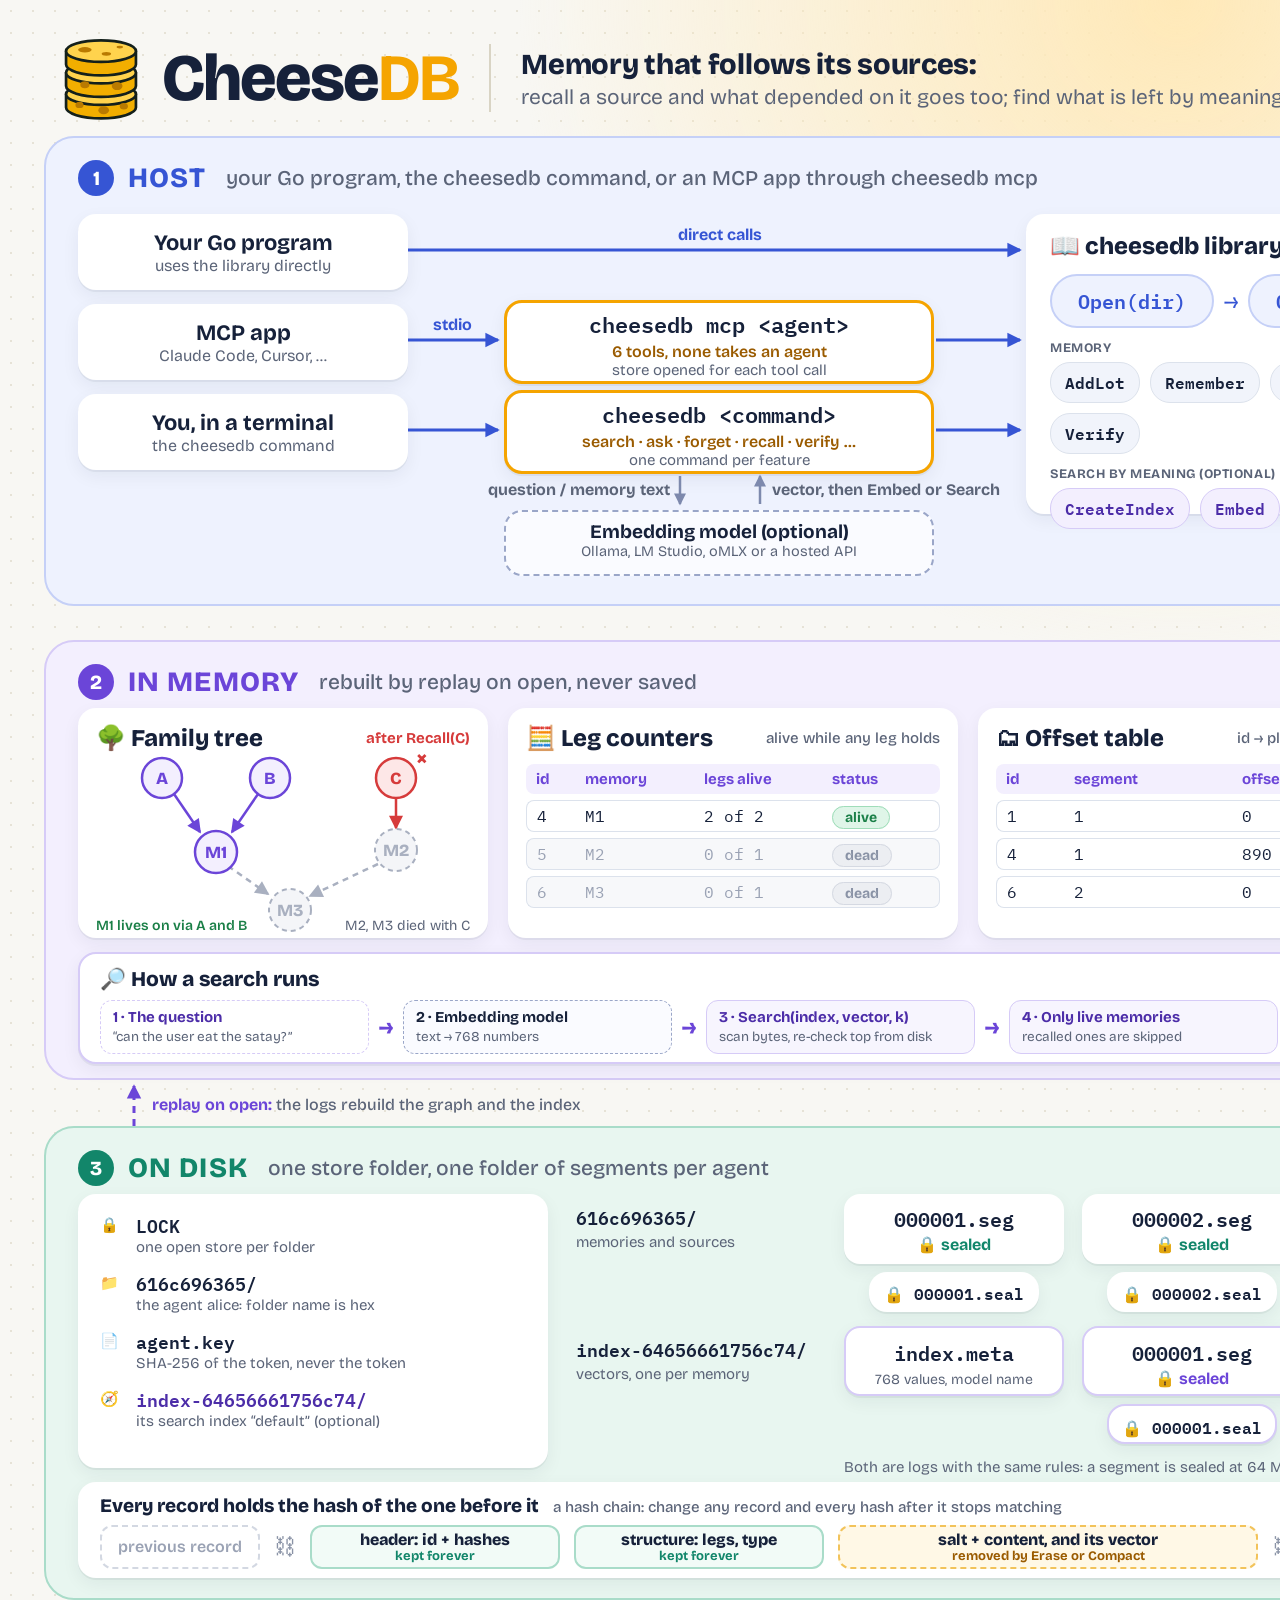
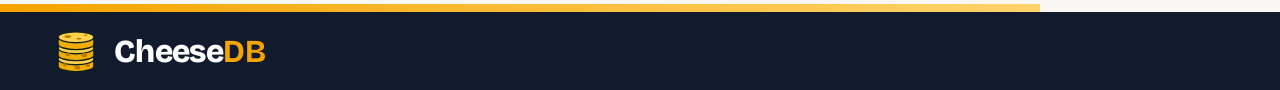
==== docs/diagram/architecture.html @ 4efd4c16 "Add vector search and a confirmed recall for MCP apps Vector indexes let an agent find lots and memo" ====
<!doctype html>
<html lang="en">
<head>
<meta charset="utf-8">
<title>CheeseDB architecture</title>
<!--
  Source of docs/architecture.png. Edit this file, then render it:
    "/Applications/Google Chrome.app/Contents/MacOS/Google Chrome" --headless=new \
      --window-size=2000,1690 --force-device-scale-factor=1.8 --hide-scrollbars \
      --virtual-time-budget=8000 --screenshot=docs/architecture.png \
      "file://$PWD/docs/diagram/architecture.html"
-->
<link href="https://fonts.googleapis.com/css2?family=Bricolage+Grotesque:opsz,wght@12..96,400..800&family=IBM+Plex+Mono:wght@400;500;600&display=block" rel="stylesheet">
<style>
:root{
  --ink:#16213A; --muted:#5B6478; --line:#DCE2EC;
  --cheddar:#F5A400; --cheddar-soft:#FFF4D6; --cheddar-ink:#9A5B00;
  --blue:#3655D4; --blue-bg:#EEF2FE; --blue-line:#C5D0F7;
  --violet:#6B45D8; --violet-bg:#F3EFFE; --violet-line:#D6CBF7;
  --green:#12866A; --green-bg:#E8F6F0; --green-line:#A9DCC9;
  --red:#D63B3B; --red-soft:#FDE7E7;
  --font:"Bricolage Grotesque",system-ui,sans-serif; --mono:"IBM Plex Mono",ui-monospace,monospace;
}
*{box-sizing:border-box;margin:0;padding:0}
body{width:2000px;height:1690px;overflow:hidden;font-family:var(--font);color:var(--ink);
  background:radial-gradient(circle at 92% 0%,#FFE9B8 0,transparent 32%),#F8F7F3;
  background-image:radial-gradient(circle at 92% 0%,#FFE9B8 0,transparent 32%),radial-gradient(#E6E2D6 1px,transparent 1px);
  background-size:auto,22px 22px;position:relative}
.mono{font-family:var(--mono)}
/* header */
header{position:absolute;left:58px;top:30px;right:66px;height:96px;display:flex;align-items:center;gap:30px}
.logo{display:flex;align-items:center;gap:18px}
.logo img{width:86px;height:86px}
.word{font-weight:800;font-size:66px;letter-spacing:-.03em}
.word b{color:var(--cheddar)}
.sep{width:2px;height:68px;background:#D9D4C4}
.tag h1{font-size:29px;font-weight:800;letter-spacing:-.01em}
.tag p{font-size:21px;color:var(--muted);margin-top:2px}
.how{margin-left:auto;border:2px solid #F3D48A;background:#FFF8E6;border-radius:40px;padding:14px 30px;font-weight:800;font-size:22px;display:flex;gap:10px;align-items:center}
.how span{color:var(--cheddar)}
/* sections */
.sec{position:absolute;left:44px;right:44px;border:2px solid;border-radius:30px;padding:22px 32px}
.sec h2{display:flex;align-items:center;gap:14px;font-size:28px;font-weight:800;letter-spacing:.04em}
.sec h2 i{font-style:normal;display:inline-grid;place-items:center;width:36px;height:36px;border-radius:50%;color:#fff;font-size:20px;letter-spacing:0}
.sec h2 small{font-size:21px;font-weight:500;letter-spacing:0;color:var(--muted);margin-left:6px}
.host{top:136px;height:470px;background:var(--blue-bg);border-color:var(--blue-line)}
.host h2{color:var(--blue)} .host h2 i{background:var(--blue)}
.mem{top:640px;height:440px;background:var(--violet-bg);border-color:var(--violet-line)}
.mem h2{color:var(--violet)} .mem h2 i{background:var(--violet)}
.disk{top:1126px;height:474px;background:var(--green-bg);border-color:var(--green-line)}
.disk h2{color:var(--green)} .disk h2 i{background:var(--green)}
.card{position:absolute;background:#fff;border-radius:18px;box-shadow:0 2px 0 rgba(22,33,58,.06),0 6px 18px rgba(22,33,58,.06)}
.card h3{font-size:24px;font-weight:800;display:flex;align-items:center;gap:10px;white-space:nowrap}
.card h3 em{font-style:normal;margin-left:auto;font-size:15px;font-weight:500;color:var(--muted)}
.sub{font-size:16px;color:var(--muted)}
/* host */
.app{left:32px;width:330px;height:76px;padding:12px 22px;display:flex;flex-direction:column;justify-content:center;text-align:center}
.app b{font-size:22px} .app span{font-size:16px;color:var(--muted)}
.mid{left:458px;width:430px;height:84px;padding:10px 20px;border:3px solid var(--cheddar);text-align:center;display:flex;flex-direction:column;justify-content:center}
.mid b{font-family:var(--mono);font-size:22px;font-weight:600} .mid span{font-size:16px;color:var(--cheddar-ink);font-weight:600} .mid small{font-size:15px;color:var(--muted)}
.emb{left:458px;top:372px;width:430px;height:66px;border:2.5px dashed #9AA6C8;background:#FAFBFF;box-shadow:none;padding:8px 18px;text-align:center}
.emb b{font-size:19px} .emb span{display:block;font-size:14.5px;color:var(--muted)}
.lib{left:980px;top:76px;width:880px;height:300px;padding:18px 24px}
.pills{display:flex;gap:10px;flex-wrap:wrap}
.pill{font-family:var(--mono);font-size:16px;font-weight:600;padding:6px 14px;border-radius:20px;background:#F1F4FB;border:1.5px solid var(--line)}
.pill.big{font-size:20px;padding:9px 26px;color:var(--blue);background:#EEF2FE;border:2px solid var(--blue-line);border-radius:30px}
.pill.v{background:#F3EFFE;border-color:var(--violet-line);color:#4C2DA8}
.lbl{font-size:13px;font-weight:700;color:var(--muted);letter-spacing:.04em;margin:12px 0 6px}
/* arrows (svg overlay) */
svg.arrows{position:absolute;left:0;top:0;width:2000px;height:1690px;pointer-events:none;overflow:visible}
.al{font-family:var(--font);font-size:16px;font-weight:700}
/* memory */
.mcard{top:66px;height:230px;padding:16px 18px}
table{border-collapse:separate;border-spacing:0 6px;width:100%;font-family:var(--mono);font-size:16px}
th{font-family:var(--font);font-size:15px;color:var(--violet);text-align:left;padding:6px 10px;background:#F3EFFE}
th:first-child{border-radius:8px 0 0 8px} th:last-child{border-radius:0 8px 8px 0}
td{padding:5px 10px;border-top:1.5px solid var(--line);border-bottom:1.5px solid var(--line)}
td:first-child{border-left:1.5px solid var(--line);border-radius:8px 0 0 8px} td:last-child{border-right:1.5px solid var(--line);border-radius:0 8px 8px 0}
tr.dead td{color:#9AA2B4;background:#F7F8FA}
.st{font-family:var(--font);font-weight:700;font-size:14px;padding:2px 12px;border-radius:12px}
.st.alive{background:#DFF5E8;color:#1A7F47;border:1.5px solid #9FDDB9}
.st.dead{background:#ECEEF2;color:#8A93A6;border:1.5px solid #D5D9E2}
.vec{font-size:15px}
/* disk */
.files{left:32px;top:66px;width:470px;height:274px;padding:16px 22px}
.frow{display:grid;grid-template-columns:28px 1fr;align-items:center;column-gap:8px;margin:0 0 12px}
.frow span:last-child{grid-column:2;margin-top:-2px}
.frow b{font-family:var(--mono);font-size:18px;font-weight:600}
.frow span{font-size:15px;color:var(--muted)}
.frow.ix b{color:#4C2DA8}
.lanes{position:absolute;left:530px;top:66px;width:1330px}
.lane{display:flex;align-items:flex-start;gap:18px;margin-bottom:14px}
.lane .card{position:static}
.lanehead{width:250px;padding-top:8px}
.lanehead b{font-family:var(--mono);font-size:18px;font-weight:600;display:block}
.lanehead span{font-size:15px;color:var(--muted)}
.segcol{display:flex;flex-direction:column;align-items:center;gap:8px}
.seg{width:220px;height:70px;padding:9px;text-align:center;border-radius:16px}
.lane.ix .seg:not(.active):not(.next),.lane.ix .seal,.lane.ix .meta{border:2px solid var(--violet-line)}
.lane.ix .seg:not(.active):not(.next) span{color:var(--violet)}
.meta{width:220px;height:70px;padding:9px;text-align:center;border-radius:16px}
.meta b{font-family:var(--mono);font-size:20px;font-weight:600;display:block}
.meta span{font-size:14px;color:var(--muted)}
.seg.next{background:transparent;box-shadow:none;border:2px dashed #AEB8CC}
.seg.next b{color:#8A93A6}
.seg.next span{color:#8A93A6;font-weight:600}
.lanenote{font-size:15px;color:var(--muted);margin-left:268px}
.seg b{font-family:var(--mono);font-size:20px;font-weight:600;display:block}
.seg span{font-size:16px;font-weight:700;color:var(--green)}
.seal{width:170px;height:40px;padding:8px;text-align:center;font-family:var(--mono);font-size:16px;font-weight:600}
.active{background:var(--cheddar-soft);border:2.5px solid #F2C35A}
.active span{color:var(--cheddar-ink)}
.ixbox{left:1188px;top:146px;width:672px;height:132px;padding:12px 18px;border:2.5px solid var(--violet-line);background:#FBF9FF}
.chain{left:32px;top:354px;width:1828px;height:96px;padding:12px 22px}
.chain h4{font-size:19px;font-weight:800} .chain h4 span{font-size:15px;font-weight:500;color:var(--muted);margin-left:10px}
.parts{display:flex;align-items:center;gap:14px;margin-top:8px}
.part{height:44px;border-radius:12px;padding:4px 16px;text-align:center;display:flex;flex-direction:column;justify-content:center;font-size:16px;font-weight:800;line-height:1.1}
.part small{font-size:13px;font-weight:700}
.part.kept{border:2px solid var(--green-line);background:#F2FBF7} .part.kept small{color:var(--green)}
.part.gone{border:2px dashed #F2C35A;background:#FFF8E6} .part.gone small{color:var(--cheddar-ink)}
.part.ghost{border:2px dashed #D3D8E2;color:#9AA2B4;font-weight:600}
.part.verify{background:var(--green);color:#fff;border-radius:12px}
.part.verify small{color:#CFF3E5}
.link{font-size:22px;color:#8A93A6}
.flow{left:32px;top:310px;width:1828px;height:112px;padding:12px 20px;border:2.5px solid var(--violet-line)}
.steps{display:flex;align-items:center;gap:10px;margin-top:8px}
.step{flex:1;min-width:0;height:54px;border-radius:12px;padding:7px 12px;background:#F7F5FE;border:1.5px solid var(--violet-line);line-height:1.2}
.step b{display:block;font-size:15px;color:#4C2DA8}
.step span{font-size:13.5px;color:var(--muted)}
.step.q{background:#fff;border-style:dashed}
.step.m{background:#FAFBFF;border:1.5px dashed #9AA6C8}
.step.m b{color:var(--ink)}
.step.r{background:#E8F6F0;border-color:var(--green-line)}
.step.r b{color:var(--green)}
.arr{color:var(--violet);font-size:22px;font-weight:800}
.ixfiles{display:flex;gap:10px;margin-top:6px}
.ixfiles span{font-family:var(--mono);font-size:15px;font-weight:600;padding:5px 12px;border-radius:10px;background:#fff;border:1.5px solid var(--violet-line)}
footer{position:absolute;left:0;right:0;bottom:0;height:78px;background:#121A2E;display:flex;align-items:center;padding:0 54px;gap:16px}
footer::before{content:"";position:absolute;left:0;top:-8px;width:52%;height:8px;background:linear-gradient(90deg,var(--cheddar),#FFD36B)}
footer img{width:44px;height:44px}
footer .w{font-weight:800;font-size:32px;color:#fff;letter-spacing:-.02em} footer .w b{color:var(--cheddar)}
footer .m{margin-left:auto;color:#fff;font-weight:800;letter-spacing:.24em;font-size:20px}
</style>
</head>
<body>

<header>
  <div class="logo"><img src="../assets/mark.svg" alt=""><div class="word">Cheese<b>DB</b></div></div>
  <div class="sep"></div>
  <div class="tag"><h1>Memory that follows its sources:</h1><p>recall a source and what depended on it goes too; find what is left by meaning</p></div>
  <div class="how"><span>⚡</span>How it works</div>
</header>

<!-- 1 HOST -->
<section class="sec host">
  <h2><i>1</i>HOST <small>your Go program, the cheesedb command, or an MCP app through cheesedb mcp</small></h2>
  <div class="card app" style="top:76px"><b>Your Go program</b><span>uses the library directly</span></div>
  <div class="card app" style="top:166px"><b>MCP app</b><span>Claude Code, Cursor, …</span></div>
  <div class="card app" style="top:256px"><b>You, in a terminal</b><span>the cheesedb command</span></div>

  <div class="card mid" style="top:162px"><b>cheesedb mcp &lt;agent&gt;</b><span>6 tools, none takes an agent</span><small>store opened for each tool call</small></div>
  <div class="card mid" style="top:252px"><b>cheesedb &lt;command&gt;</b><span>search · ask · forget · recall · verify …</span><small>one command per feature</small></div>
  <div class="card emb"><b>Embedding model (optional)</b><span>Ollama, LM Studio, oMLX or a hosted API</span></div>

  <div class="card lib">
    <h3>📖 cheesedb library <em>public API, package cheesedb · never calls a model</em></h3>
    <div class="pills" style="margin-top:14px;align-items:center">
      <span class="pill big">Open(dir)</span><span style="font-size:24px;color:var(--blue)">→</span><span class="pill big">OpenAgent(token)</span>
      <span class="sub" style="margin-left:8px">takes the folder lock · only this agent’s data</span>
    </div>
    <div class="lbl">MEMORY</div>
    <div class="pills"><span class="pill">AddLot</span><span class="pill">Remember</span><span class="pill">Recall</span><span class="pill">WouldRecall</span><span class="pill">Get</span><span class="pill">Active</span><span class="pill">Compact</span><span class="pill">Verify</span></div>
    <div class="lbl">SEARCH BY MEANING (OPTIONAL)</div>
    <div class="pills"><span class="pill v">CreateIndex</span><span class="pill v">Embed</span><span class="pill v">Search</span><span class="pill v">Indexes</span><span class="pill v">VerifyIndex</span><span class="pill v">DropIndex</span></div>
  </div>
</section>

<!-- 2 IN MEMORY -->
<section class="sec mem">
  <h2><i>2</i>IN MEMORY <small>rebuilt by replay on open, never saved</small></h2>

  <div class="card mcard" style="left:32px;width:410px">
    <h3>🌳 Family tree <em style="color:var(--red);font-weight:700">after Recall(C)</em></h3>
    <svg width="374" height="180" viewBox="0 0 374 180" style="margin-top:2px">
      <defs>
        <marker id="m1" viewBox="0 0 10 10" refX="8" refY="5" markerWidth="7" markerHeight="7" orient="auto"><path d="M1 1L9 5L1 9z" fill="#6B45D8"/></marker>
        <marker id="m2" viewBox="0 0 10 10" refX="8" refY="5" markerWidth="7" markerHeight="7" orient="auto"><path d="M1 1L9 5L1 9z" fill="#A9B0C0"/></marker>
        <marker id="m3" viewBox="0 0 10 10" refX="8" refY="5" markerWidth="7" markerHeight="7" orient="auto"><path d="M1 1L9 5L1 9z" fill="#D63B3B"/></marker>
      </defs>
      <g font-family="Bricolage Grotesque" font-weight="800" font-size="17" text-anchor="middle">
        <line x1="78" y1="40" x2="104" y2="78" stroke="#6B45D8" stroke-width="2.5" marker-end="url(#m1)"/>
        <line x1="162" y1="40" x2="136" y2="78" stroke="#6B45D8" stroke-width="2.5" marker-end="url(#m1)"/>
        <line x1="300" y1="44" x2="300" y2="74" stroke="#D63B3B" stroke-width="2.5" marker-end="url(#m3)"/>
        <line x1="132" y1="112" x2="172" y2="140" stroke="#A9B0C0" stroke-width="2.5" stroke-dasharray="6 5" marker-end="url(#m2)"/>
        <line x1="282" y1="110" x2="214" y2="142" stroke="#A9B0C0" stroke-width="2.5" stroke-dasharray="6 5" marker-end="url(#m2)"/>
        <circle cx="66" cy="24" r="20" fill="#F3EFFE" stroke="#6B45D8" stroke-width="2.5"/><text x="66" y="30" fill="#6B45D8">A</text>
        <circle cx="174" cy="24" r="20" fill="#F3EFFE" stroke="#6B45D8" stroke-width="2.5"/><text x="174" y="30" fill="#6B45D8">B</text>
        <circle cx="300" cy="24" r="20" fill="#FDE7E7" stroke="#D63B3B" stroke-width="2.5"/><text x="300" y="30" fill="#D63B3B">C</text>
        <text x="326" y="12" fill="#D63B3B" font-size="22">×</text>
        <circle cx="120" cy="98" r="21" fill="#F3EFFE" stroke="#6B45D8" stroke-width="2.5"/><text x="120" y="104" fill="#6B45D8">M1</text>
        <circle cx="300" cy="96" r="21" fill="#F4F5F8" stroke="#A9B0C0" stroke-width="2" stroke-dasharray="5 4"/><text x="300" y="102" fill="#A9B0C0">M2</text>
        <circle cx="194" cy="156" r="21" fill="#F4F5F8" stroke="#A9B0C0" stroke-width="2" stroke-dasharray="5 4"/><text x="194" y="162" fill="#A9B0C0">M3</text>
      </g>
      <text x="0" y="176" font-family="Bricolage Grotesque" font-size="14" fill="#1A7F47" font-weight="600">M1 lives on via A and B</text>
      <text x="374" y="176" font-family="Bricolage Grotesque" font-size="14" fill="#5B6478" text-anchor="end">M2, M3 died with C</text>
    </svg>
  </div>

  <div class="card mcard" style="left:462px;width:450px">
    <h3>🧮 Leg counters <em>alive while any leg holds</em></h3>
    <table style="margin-top:6px">
      <tr><th>id</th><th>memory</th><th>legs alive</th><th>status</th></tr>
      <tr><td>4</td><td>M1</td><td>2 of 2</td><td><span class="st alive">alive</span></td></tr>
      <tr class="dead"><td>5</td><td>M2</td><td>0 of 1</td><td><span class="st dead">dead</span></td></tr>
      <tr class="dead"><td>6</td><td>M3</td><td>0 of 1</td><td><span class="st dead">dead</span></td></tr>
    </table>
  </div>

  <div class="card mcard" style="left:932px;width:400px">
    <h3>🗂 Offset table <em>id → place on disk</em></h3>
    <table style="margin-top:6px">
      <tr><th>id</th><th>segment</th><th>offset</th></tr>
      <tr><td>1</td><td>1</td><td>0</td></tr>
      <tr><td>4</td><td>1</td><td>890</td></tr>
      <tr><td>6</td><td>2</td><td>0</td></tr>
    </table>
  </div>

  <div class="card mcard" style="left:1352px;width:508px;border:2.5px solid var(--violet-line)">
    <h3>🧭 Search index <em>optional</em></h3>
    <table style="margin-top:6px" class="vec">
      <tr><th>id</th><th>vector: 768 values, one byte each</th></tr>
      <tr><td>4</td><td>26 · −64 · 121 · … (× scale)</td></tr>
      <tr class="dead"><td>5</td><td><s>removed by Recall(C), at once</s></td></tr>
      <tr class="dead"><td>6</td><td><s>removed by Recall(C), at once</s></td></tr>
    </table>
    
  </div>
  <div class="card flow">
    <h3 style="font-size:21px">🔎 How a search runs <em>cheesedb search, ask and forget, and the MCP search tool</em></h3>
    <div class="steps">
      <div class="step q"><b>1 · The question</b><span>“can the user eat the satay?”</span></div><span class="arr">→</span>
      <div class="step m"><b>2 · Embedding model</b><span>text → 768 numbers</span></div><span class="arr">→</span>
      <div class="step"><b>3 · Search(index, vector, k)</b><span>scan bytes, re-check top from disk</span></div><span class="arr">→</span>
      <div class="step"><b>4 · Only live memories</b><span>recalled ones are skipped</span></div><span class="arr">→</span>
      <div class="step"><b>5 · Get(id)</b><span>the text comes from the log</span></div><span class="arr">→</span>
      <div class="step r"><b>6 · Results</b><span>6: the satay is safe (0.81) …</span></div>
    </div>
  </div>
</section>

<!-- 3 ON DISK -->
<section class="sec disk">
  <h2><i>3</i>ON DISK <small>one store folder, one folder of segments per agent</small></h2>
  <div class="card files">
    <div class="frow"><span>🔒</span><b>LOCK</b><span>one open store per folder</span></div>
    <div class="frow"><span>📁</span><b>616c696365/</b><span>the agent alice: folder name is hex</span></div>
    <div class="frow"><span>📄</span><b>agent.key</b><span>SHA-256 of the token, never the token</span></div>
    <div class="frow ix"><span>🧭</span><b>index-64656661756c74/</b><span>its search index “default” (optional)</span></div>
  </div>

  <div class="lanes">
    <div class="lane">
      <div class="lanehead"><b>616c696365/</b><span>memories and sources</span></div>
      <div class="segcol"><div class="card seg"><b>000001.seg</b><span>🔒 sealed</span></div><div class="card seal">🔒 000001.seal</div></div>
      <div class="segcol"><div class="card seg"><b>000002.seg</b><span>🔒 sealed</span></div><div class="card seal">🔒 000002.seal</div></div>
      <div class="segcol"><div class="card seg active"><b>000003.seg</b><span>✎ active: appended to</span></div></div>
      <div class="segcol"><div class="card seg next"><b>000004.seg</b><span>next, when full</span></div></div>
    </div>
    <div class="lane ix">
      <div class="lanehead"><b>index-64656661756c74/</b><span>vectors, one per memory</span></div>
      <div class="segcol"><div class="card meta"><b>index.meta</b><span>768 values, model name</span></div></div>
      <div class="segcol"><div class="card seg"><b>000001.seg</b><span>🔒 sealed</span></div><div class="card seal">🔒 000001.seal</div></div>
      <div class="segcol"><div class="card seg active"><b>000002.seg</b><span>✎ active: appended to</span></div></div>
      <div class="segcol"><div class="card seg next"><b>000003.seg</b><span>next, when full</span></div></div>
    </div>
    <p class="lanenote">Both are logs with the same rules: a segment is sealed at 64 MiB and a new one starts. Erase rewrites only the segment that holds the record, in both.</p>
  </div>

  <div class="card chain">
    <h4>Every record holds the hash of the one before it <span>a hash chain: change any record and every hash after it stops matching</span></h4>
    <div class="parts">
      <div class="part ghost" style="width:160px">previous record</div><span class="link">⛓</span>
      <div class="part kept" style="width:250px">header: id + hashes<small>kept forever</small></div>
      <div class="part kept" style="width:250px">structure: legs, type<small>kept forever</small></div>
      <div class="part gone" style="width:420px">salt + content, and its vector<small>removed by Erase or Compact</small></div><span class="link">⛓</span>
      <div class="part ghost" style="width:160px">next record</div>
      <div class="part verify" style="width:250px;margin-left:auto">🛡 Verify<small>checks the whole chain</small></div>
    </div>
  </div>
</section>

<svg class="arrows" viewBox="0 0 2000 1690">
  <defs>
    <marker id="ab" viewBox="0 0 10 10" refX="8" refY="5" markerWidth="6" markerHeight="6" orient="auto"><path d="M1 1L9 5L1 9z" fill="#3655D4"/></marker>
    <marker id="ak" viewBox="0 0 10 10" refX="8" refY="5" markerWidth="6" markerHeight="6" orient="auto"><path d="M1 1L9 5L1 9z" fill="#16213A"/></marker>
    <marker id="av" viewBox="0 0 10 10" refX="8" refY="5" markerWidth="6" markerHeight="6" orient="auto"><path d="M1 1L9 5L1 9z" fill="#6B45D8"/></marker>
    <marker id="ag" viewBox="0 0 10 10" refX="8" refY="5" markerWidth="6" markerHeight="6" orient="auto"><path d="M1 1L9 5L1 9z" fill="#12866A"/></marker>
    <marker id="ae" viewBox="0 0 10 10" refX="8" refY="5" markerWidth="6" markerHeight="6" orient="auto"><path d="M1 1L9 5L1 9z" fill="#7D89AD"/></marker>
  </defs>
  <!-- host arrows: rows at y 250, 340, 430; the library card starts at x 1026 -->
  <line x1="408" y1="250" x2="1020" y2="250" stroke="#3655D4" stroke-width="3" marker-end="url(#ab)"/>
  <text class="al" x="720" y="240" fill="#3655D4" text-anchor="middle">direct calls</text>
  <line x1="408" y1="340" x2="498" y2="340" stroke="#3655D4" stroke-width="3" marker-end="url(#ab)"/>
  <text class="al" x="452" y="330" fill="#3655D4" text-anchor="middle">stdio</text>
  <line x1="936" y1="340" x2="1020" y2="340" stroke="#3655D4" stroke-width="3" marker-end="url(#ab)"/>
  <line x1="408" y1="430" x2="498" y2="430" stroke="#3655D4" stroke-width="3" marker-end="url(#ab)"/>
  <line x1="936" y1="430" x2="1020" y2="430" stroke="#3655D4" stroke-width="3" marker-end="url(#ab)"/>
  <!-- command and mcp to the embedding model and back -->
  <line x1="680" y1="476" x2="680" y2="504" stroke="#7D89AD" stroke-width="2.5" marker-end="url(#ae)"/>
  <line x1="760" y1="504" x2="760" y2="476" stroke="#7D89AD" stroke-width="2.5" marker-end="url(#ae)"/>
  <text class="al" x="670" y="495" fill="#5B6478" text-anchor="end" font-size="14">question / memory text</text>
  <text class="al" x="772" y="495" fill="#5B6478" font-size="14">vector, then Embed or Search</text>
  <!-- library to memory -->
  <line x1="1480" y1="516" x2="1480" y2="644" stroke="#16213A" stroke-width="3" marker-end="url(#ak)"/>
  <text class="al" x="1496" y="626" fill="#16213A">every call goes through the agent’s ledger</text>
  <!-- replay and append -->
  <line x1="134" y1="1126" x2="134" y2="1086" stroke="#6B45D8" stroke-width="3" stroke-dasharray="7 6" marker-end="url(#av)"/>
  <text class="al" x="152" y="1110" fill="#6B45D8">replay on open: <tspan font-weight="500" fill="#5B6478">the logs rebuild the graph and the index</tspan></text>
  <line x1="1480" y1="1082" x2="1480" y2="1124" stroke="#12866A" stroke-width="3" marker-end="url(#ag)"/>
  <text class="al" x="1496" y="1110" fill="#12866A">append + fsync: <tspan font-weight="500" fill="#5B6478">group commit, one fsync per batch</tspan></text>
</svg>

<footer><img src="../assets/mark.svg" alt=""><div class="w">Cheese<b>DB</b></div><div class="m">STORE • RECALL • SEARCH • VERIFY</div></footer>
</body>
</html>
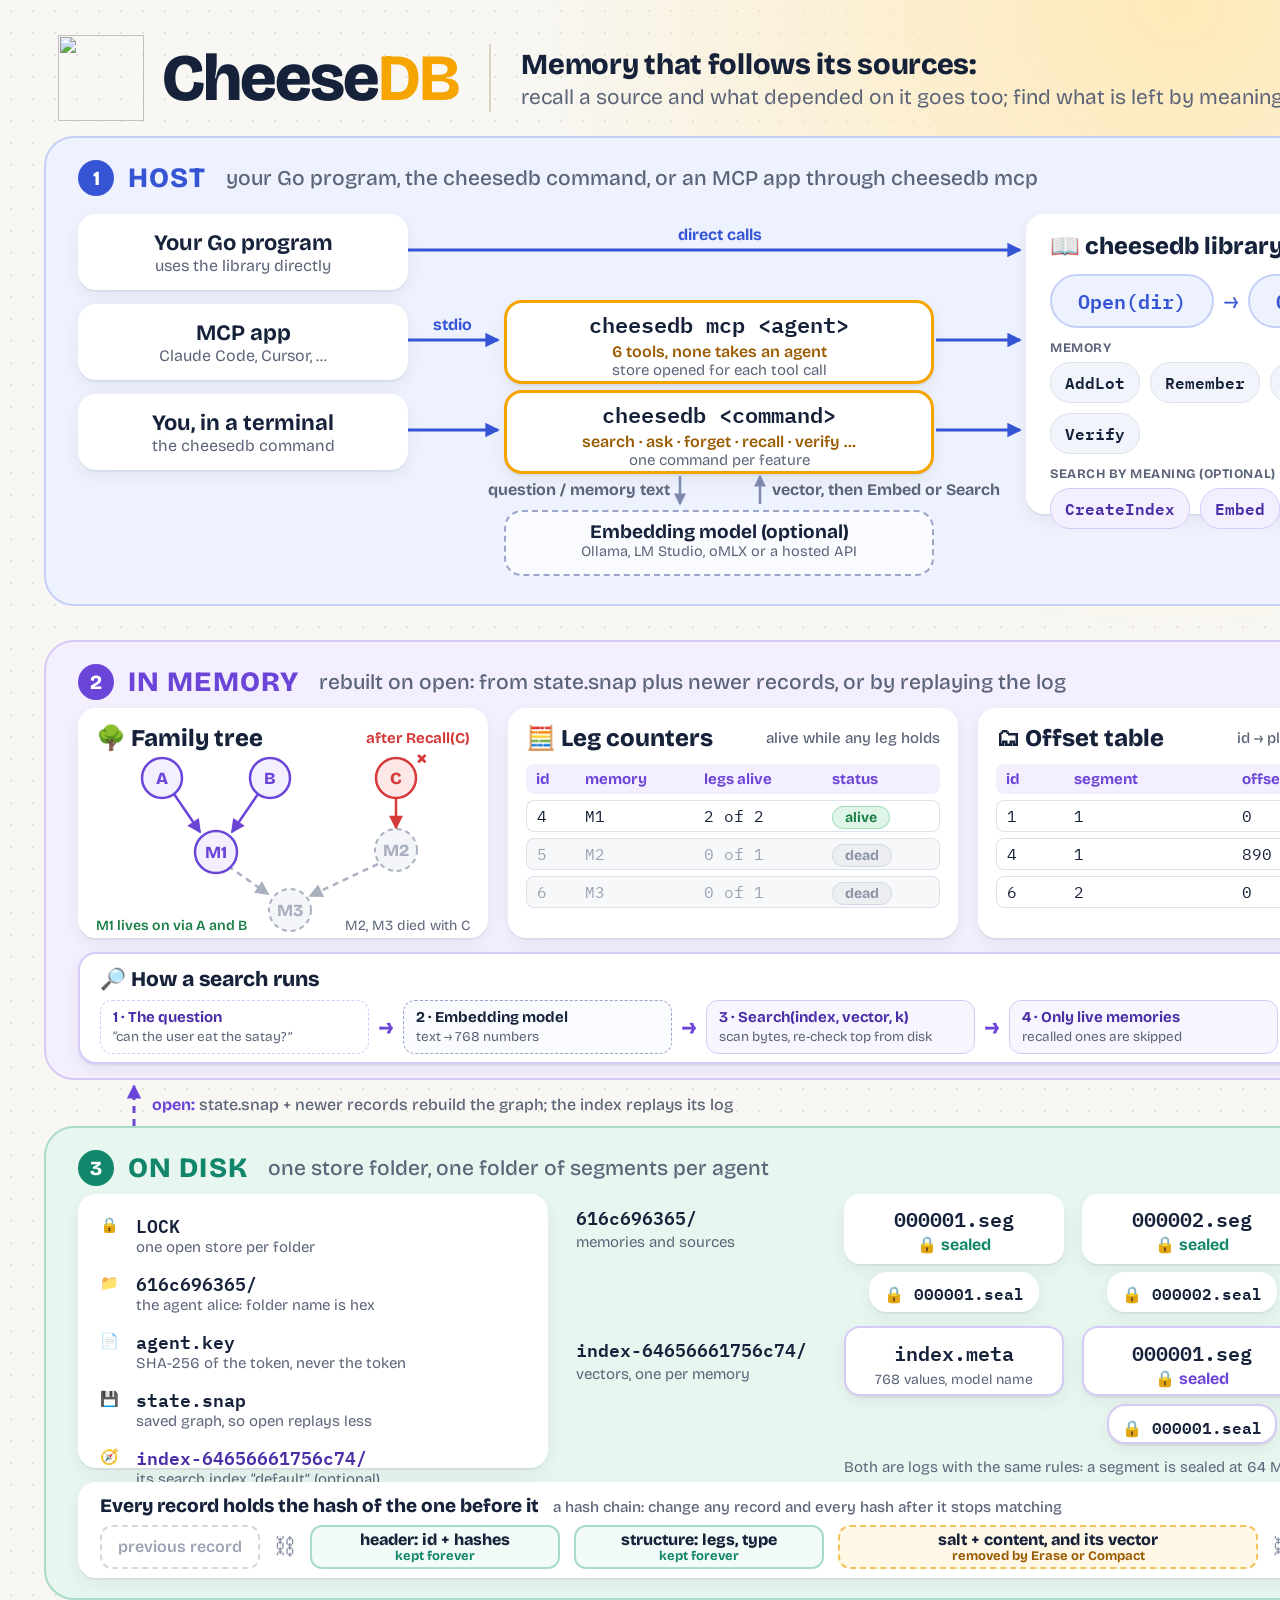
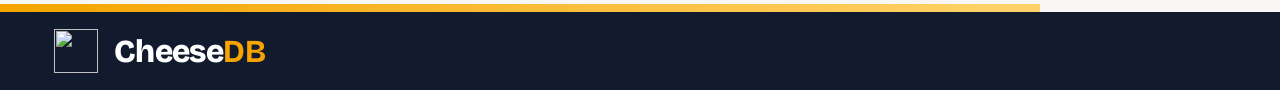
==== commit da0befb2: "docs: describe snapshots, the changed Open guarantee, and benchmarks Co-Authored-By: Claude Opus 5.5" ====
--- a/docs/diagram/architecture.html
+++ b/docs/diagram/architecture.html
@@ -177,7 +177,7 @@
 
 <!-- 2 IN MEMORY -->
 <section class="sec mem">
-  <h2><i>2</i>IN MEMORY <small>rebuilt by replay on open, never saved</small></h2>
+  <h2><i>2</i>IN MEMORY <small>rebuilt on open: from state.snap plus newer records, or by replaying the log</small></h2>
 
   <div class="card mcard" style="left:32px;width:410px">
     <h3>🌳 Family tree <em style="color:var(--red);font-weight:700">after Recall(C)</em></h3>
@@ -256,6 +256,7 @@
     <div class="frow"><span>🔒</span><b>LOCK</b><span>one open store per folder</span></div>
     <div class="frow"><span>📁</span><b>616c696365/</b><span>the agent alice: folder name is hex</span></div>
     <div class="frow"><span>📄</span><b>agent.key</b><span>SHA-256 of the token, never the token</span></div>
+    <div class="frow"><span>💾</span><b>state.snap</b><span>saved graph, so open replays less</span></div>
     <div class="frow ix"><span>🧭</span><b>index-64656661756c74/</b><span>its search index “default” (optional)</span></div>
   </div>
 
@@ -316,7 +317,7 @@
   <text class="al" x="1496" y="626" fill="#16213A">every call goes through the agent’s ledger</text>
   <!-- replay and append -->
   <line x1="134" y1="1126" x2="134" y2="1086" stroke="#6B45D8" stroke-width="3" stroke-dasharray="7 6" marker-end="url(#av)"/>
-  <text class="al" x="152" y="1110" fill="#6B45D8">replay on open: <tspan font-weight="500" fill="#5B6478">the logs rebuild the graph and the index</tspan></text>
+  <text class="al" x="152" y="1110" fill="#6B45D8">open: <tspan font-weight="500" fill="#5B6478">state.snap + newer records rebuild the graph; the index replays its log</tspan></text>
   <line x1="1480" y1="1082" x2="1480" y2="1124" stroke="#12866A" stroke-width="3" marker-end="url(#ag)"/>
   <text class="al" x="1496" y="1110" fill="#12866A">append + fsync: <tspan font-weight="500" fill="#5B6478">group commit, one fsync per batch</tspan></text>
 </svg>
